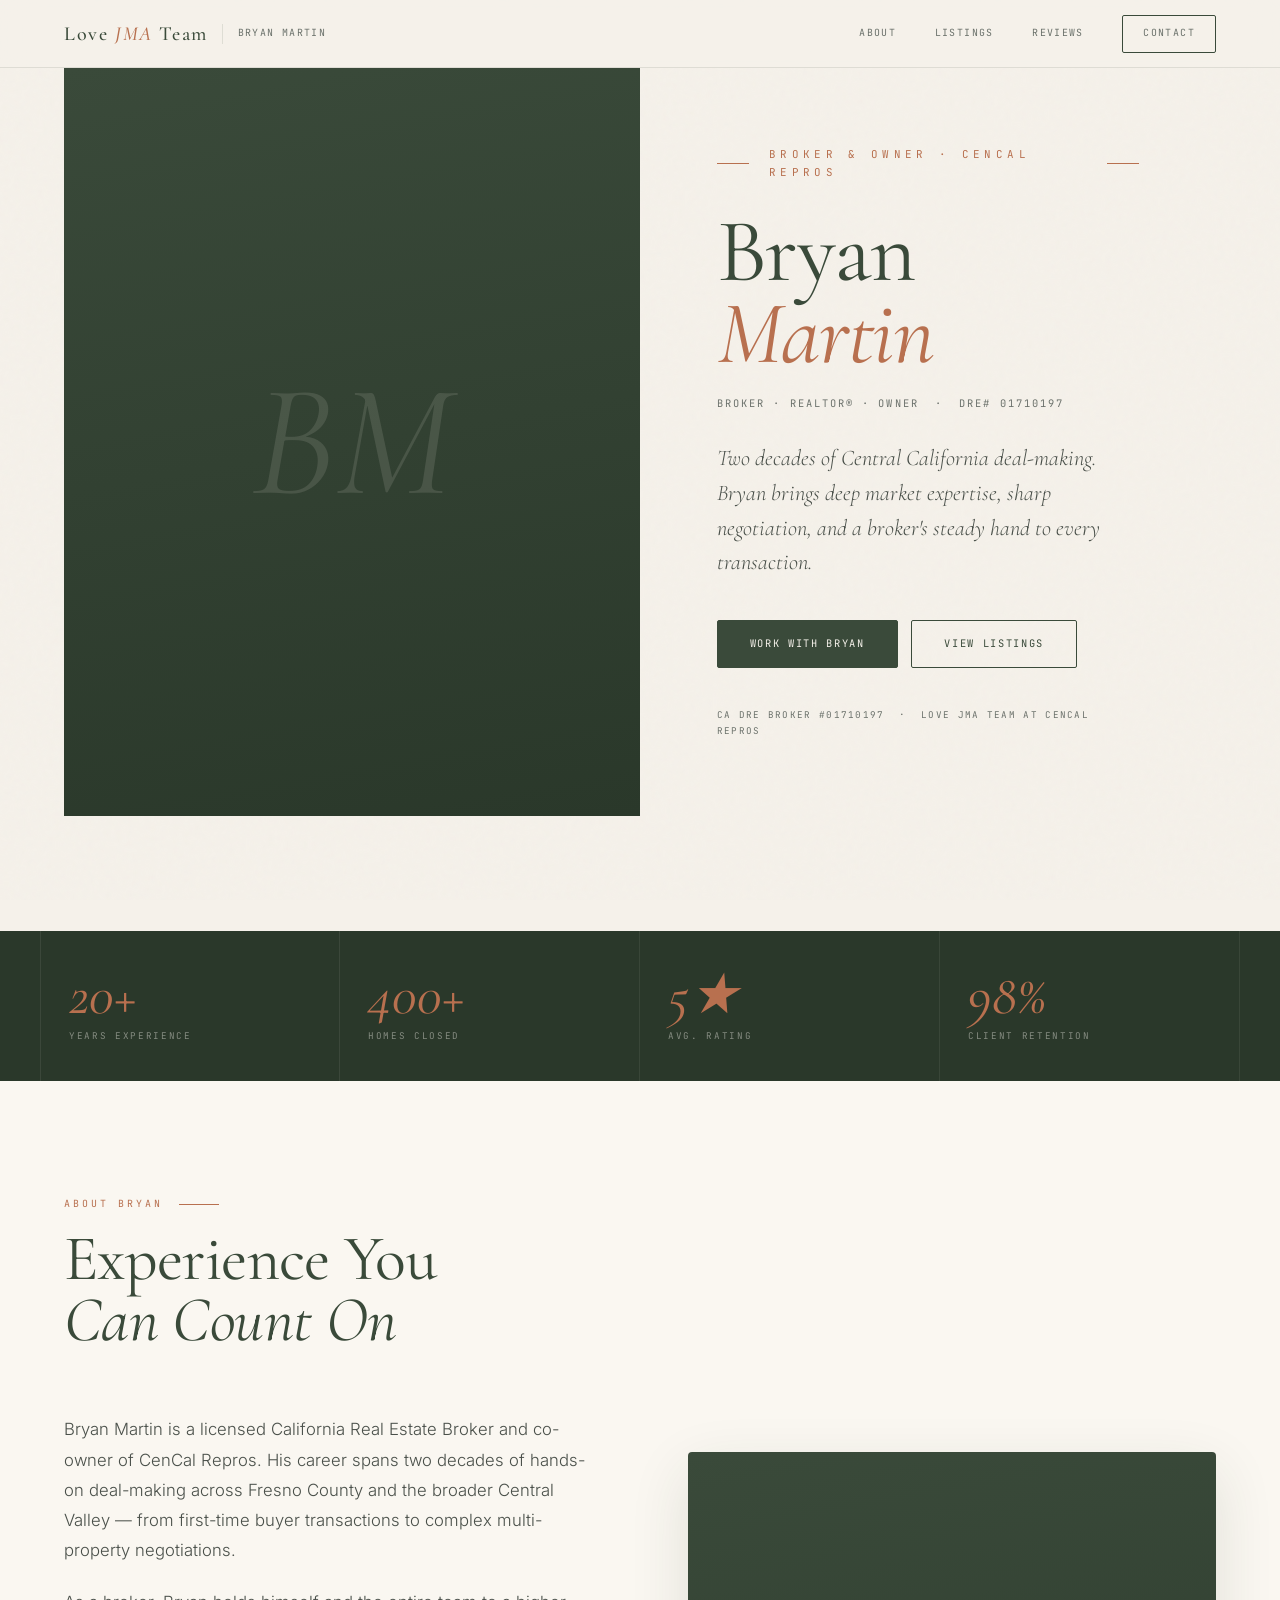
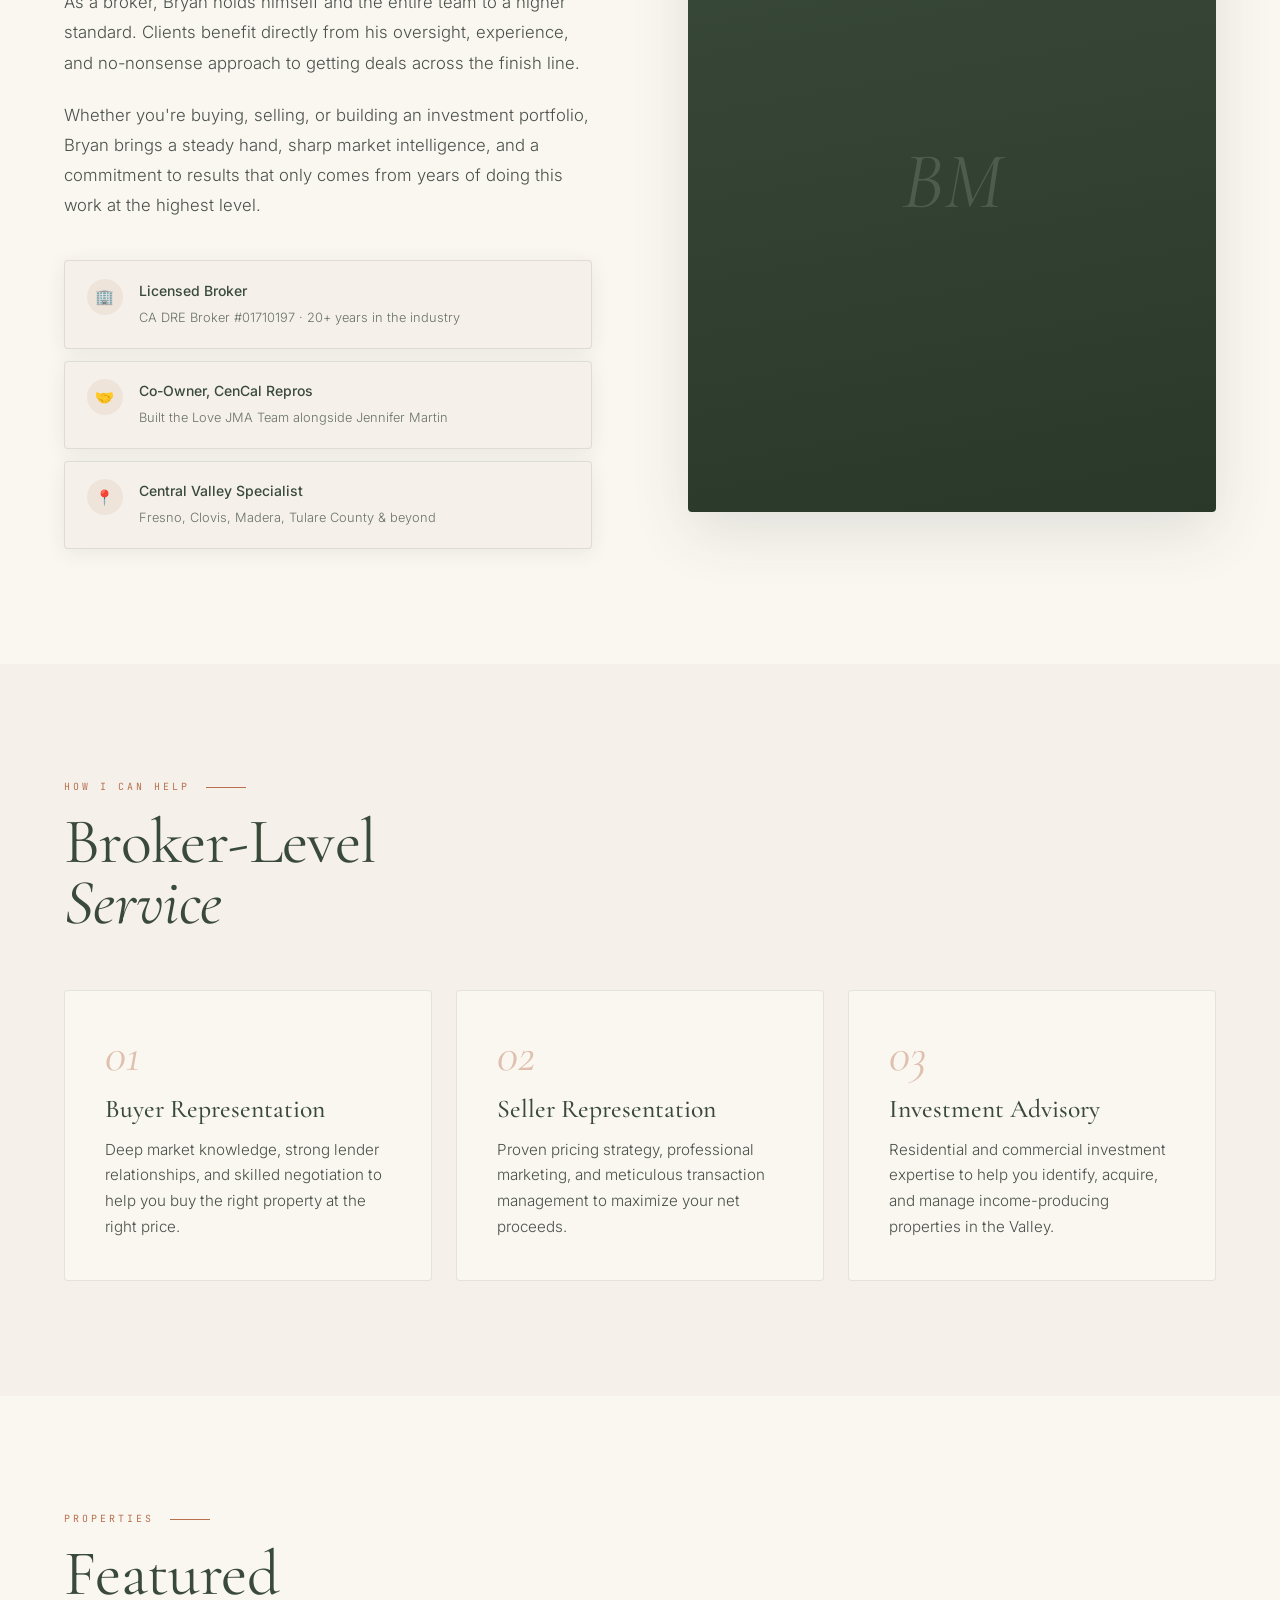
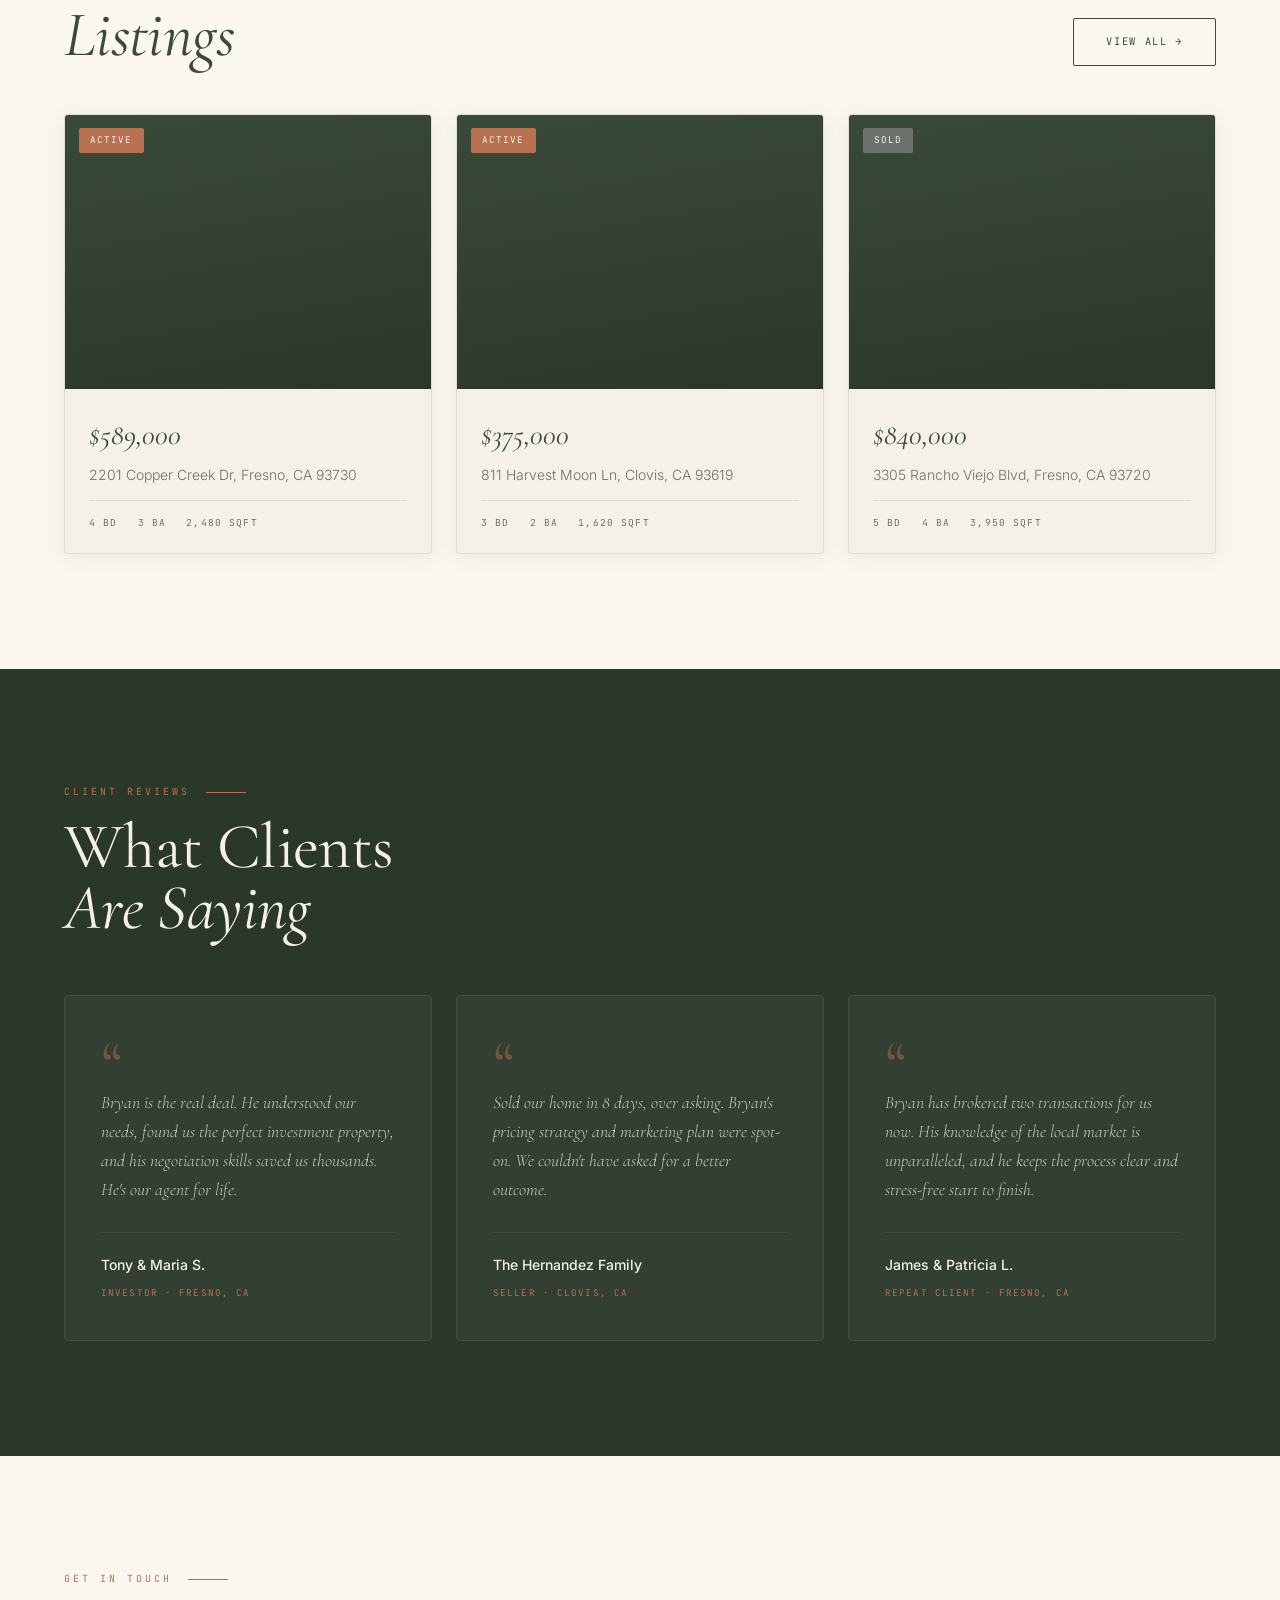
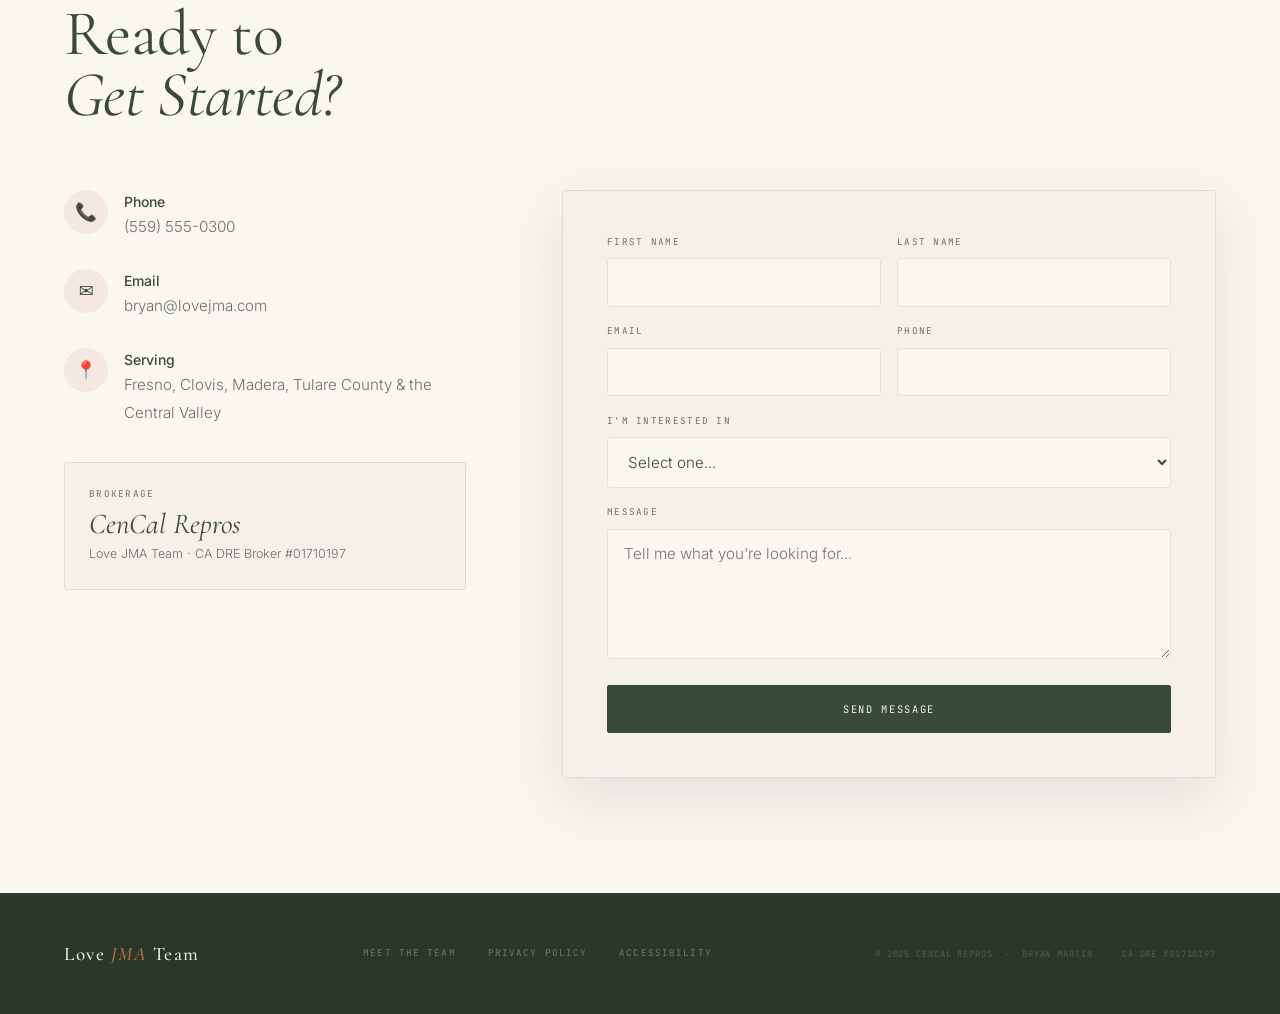
==== bryan-martin/index.html @ 8a9ad867 "Initial commit — 7 Love JMA Team agent sites" ====
<!DOCTYPE html>
<html lang="en">
<head>
  <meta charset="UTF-8">
  <meta name="viewport" content="width=device-width, initial-scale=1.0">
  <link rel="icon" type="image/png" href="/images/jma-logo.png">
  <title>Bryan Martin | Broker · Owner | Love JMA Team</title>
  <meta name="description" content="Bryan Martin, Broker and Owner at CenCal Repros. Two decades of Central California real estate expertise. CA DRE #01710197.">
  <meta property="og:title" content="Bryan Martin | Broker · Owner | Love JMA Team">
  <meta property="og:description" content="Broker &amp; Owner of the Love JMA Team. Decades of Central California real estate experience. CA DRE #01710197.">
  <meta property="og:type" content="website">
  <meta property="og:url" content="https://bryanmartin.cencalrepros.com">
  <meta name="twitter:card" content="summary_large_image">
  <link rel="preconnect" href="https://fonts.googleapis.com">
  <link rel="preconnect" href="https://fonts.gstatic.com" crossorigin>
  <link href="https://fonts.googleapis.com/css2?family=Cormorant+Garamond:ital,wght@0,400;0,500;0,600;1,400;1,500&family=Inter:wght@300;400;500&family=JetBrains+Mono:wght@400;500&display=swap" rel="stylesheet">
  <link rel="stylesheet" href="../styles.css">
</head>
<body>
  <a class="skip-link" href="#main">Skip to content</a>

  <nav class="site-nav" aria-label="Primary">
    <div class="nav-brand">
      <a class="nav-logo" href="https://cencalrepros.com" aria-label="CenCal Repros home">Love <em>JMA</em> Team</a>
      <div class="nav-divider" aria-hidden="true"></div>
      <span class="nav-agent">Bryan Martin</span>
    </div>
    <div class="nav-links">
      <a href="#about">About</a>
      <a href="#listings">Listings</a>
      <a href="#testimonials">Reviews</a>
      <a href="#contact" class="nav-cta">Contact</a>
    </div>
  </nav>

  <main id="main">

    <section class="hero" aria-labelledby="agent-name">
      <div class="hero-photo" aria-hidden="true">
        <div class="hero-placeholder"><span>BM</span></div>
      </div>
      <div class="hero-content">
        <p class="eyebrow">Broker &amp; Owner · CenCal Repros</p>
        <h1 id="agent-name">Bryan<br><em>Martin</em></h1>
        <p class="hero-role">Broker · REALTOR® · Owner &nbsp;·&nbsp; DRE# 01710197</p>
        <p class="hero-bio">Two decades of Central California deal-making. Bryan brings deep market expertise, sharp negotiation, and a broker's steady hand to every transaction.</p>
        <div class="hero-actions">
          <a class="btn btn-primary" href="#contact">Work With Bryan</a>
          <a class="btn btn-outline" href="#listings">View Listings</a>
        </div>
        <p class="license-tag">CA DRE Broker #01710197 &nbsp;·&nbsp; Love JMA Team at CenCal Repros</p>
      </div>
    </section>

    <div class="stats-bar" role="region" aria-label="At a glance">
      <div class="stats-inner">
        <div class="stat"><strong class="stat-num">20+</strong><span class="stat-label">Years Experience</span></div>
        <div class="stat"><strong class="stat-num">400+</strong><span class="stat-label">Homes Closed</span></div>
        <div class="stat"><strong class="stat-num">5★</strong><span class="stat-label">Avg. Rating</span></div>
        <div class="stat"><strong class="stat-num">98%</strong><span class="stat-label">Client Retention</span></div>
      </div>
    </div>

    <section id="about" class="about" aria-labelledby="about-h">
      <div class="wrap">
        <p class="section-label">About Bryan</p>
        <h2 class="section-h" id="about-h"><em>Experience You</em><br>Can Count On</h2>
        <div class="about-grid">
          <div class="about-copy">
            <p>Bryan Martin is a licensed California Real Estate Broker and co-owner of CenCal Repros. His career spans two decades of hands-on deal-making across Fresno County and the broader Central Valley — from first-time buyer transactions to complex multi-property negotiations.</p>
            <p>As a broker, Bryan holds himself and the entire team to a higher standard. Clients benefit directly from his oversight, experience, and no-nonsense approach to getting deals across the finish line.</p>
            <p>Whether you're buying, selling, or building an investment portfolio, Bryan brings a steady hand, sharp market intelligence, and a commitment to results that only comes from years of doing this work at the highest level.</p>
            <div class="credentials">
              <div class="cred"><div class="cred-icon">🏢</div><div><strong>Licensed Broker</strong><span>CA DRE Broker #01710197 · 20+ years in the industry</span></div></div>
              <div class="cred"><div class="cred-icon">🤝</div><div><strong>Co-Owner, CenCal Repros</strong><span>Built the Love JMA Team alongside Jennifer Martin</span></div></div>
              <div class="cred"><div class="cred-icon">📍</div><div><strong>Central Valley Specialist</strong><span>Fresno, Clovis, Madera, Tulare County &amp; beyond</span></div></div>
            </div>
          </div>
          <div class="about-img"><div class="about-img-ph" aria-hidden="true"><span>BM</span></div></div>
        </div>
      </div>
    </section>

    <section class="services" aria-labelledby="svc-h">
      <div class="wrap">
        <p class="section-label">How I Can Help</p>
        <h2 class="section-h" id="svc-h"><em>Broker-Level</em><br>Service</h2>
        <div class="services-grid">
          <div class="svc"><div class="svc-num">01</div><h3>Buyer Representation</h3><p>Deep market knowledge, strong lender relationships, and skilled negotiation to help you buy the right property at the right price.</p></div>
          <div class="svc"><div class="svc-num">02</div><h3>Seller Representation</h3><p>Proven pricing strategy, professional marketing, and meticulous transaction management to maximize your net proceeds.</p></div>
          <div class="svc"><div class="svc-num">03</div><h3>Investment Advisory</h3><p>Residential and commercial investment expertise to help you identify, acquire, and manage income-producing properties in the Valley.</p></div>
        </div>
      </div>
    </section>

    <section id="listings" class="listings" aria-labelledby="listings-h">
      <div class="wrap">
        <div class="listings-head">
          <div><p class="section-label">Properties</p><h2 class="section-h" id="listings-h"><em>Featured</em><br>Listings</h2></div>
          <a class="btn btn-outline" href="https://cencalrepros.com/listings">View All &rarr;</a>
        </div>
        <div class="listings-grid">
          <article class="listing"><div class="listing-img"><span class="badge">Active</span></div><div class="listing-body"><p class="listing-price">$589,000</p><p class="listing-addr">2201 Copper Creek Dr, Fresno, CA 93730</p><ul class="listing-meta"><li>4 bd</li><li>3 ba</li><li>2,480 sqft</li></ul></div></article>
          <article class="listing"><div class="listing-img"><span class="badge">Active</span></div><div class="listing-body"><p class="listing-price">$375,000</p><p class="listing-addr">811 Harvest Moon Ln, Clovis, CA 93619</p><ul class="listing-meta"><li>3 bd</li><li>2 ba</li><li>1,620 sqft</li></ul></div></article>
          <article class="listing"><div class="listing-img"><span class="badge sold">Sold</span></div><div class="listing-body"><p class="listing-price">$840,000</p><p class="listing-addr">3305 Rancho Viejo Blvd, Fresno, CA 93720</p><ul class="listing-meta"><li>5 bd</li><li>4 ba</li><li>3,950 sqft</li></ul></div></article>
        </div>
      </div>
    </section>

    <section id="testimonials" class="testimonials" aria-labelledby="testi-h">
      <div class="wrap">
        <p class="section-label">Client Reviews</p>
        <h2 class="section-h" id="testi-h"><em>What Clients</em><br>Are Saying</h2>
        <div class="testi-grid">
          <div class="testi"><div class="testi-quote-mark">&ldquo;</div><p class="testi-quote">Bryan is the real deal. He understood our needs, found us the perfect investment property, and his negotiation skills saved us thousands. He's our agent for life.</p><div class="testi-author"><strong>Tony &amp; Maria S.</strong><span>Investor · Fresno, CA</span></div></div>
          <div class="testi"><div class="testi-quote-mark">&ldquo;</div><p class="testi-quote">Sold our home in 8 days, over asking. Bryan's pricing strategy and marketing plan were spot-on. We couldn't have asked for a better outcome.</p><div class="testi-author"><strong>The Hernandez Family</strong><span>Seller · Clovis, CA</span></div></div>
          <div class="testi"><div class="testi-quote-mark">&ldquo;</div><p class="testi-quote">Bryan has brokered two transactions for us now. His knowledge of the local market is unparalleled, and he keeps the process clear and stress-free start to finish.</p><div class="testi-author"><strong>James &amp; Patricia L.</strong><span>Repeat Client · Fresno, CA</span></div></div>
        </div>
      </div>
    </section>

    <section id="contact" class="contact" aria-labelledby="contact-h">
      <div class="wrap">
        <p class="section-label">Get In Touch</p>
        <h2 class="section-h" id="contact-h"><em>Ready to</em><br>Get Started?</h2>
        <div class="contact-grid">
          <div class="contact-info">
            <div class="c-item"><div class="c-icon">📞</div><div class="c-text"><strong>Phone</strong><a href="tel:+15595550300">(559) 555-0300</a></div></div>
            <div class="c-item"><div class="c-icon">✉️</div><div class="c-text"><strong>Email</strong><a href="mailto:bryan@lovejma.com">bryan@lovejma.com</a></div></div>
            <div class="c-item"><div class="c-icon">📍</div><div class="c-text"><strong>Serving</strong><span>Fresno, Clovis, Madera, Tulare County &amp; the Central Valley</span></div></div>
            <div class="brokerage-card">
              <p class="brokerage-label">Brokerage</p>
              <p class="brokerage-name">CenCal Repros</p>
              <p class="brokerage-sub">Love JMA Team · CA DRE Broker #01710197</p>
            </div>
          </div>
          <div class="contact-form">
            <form action="#" method="post" aria-label="Contact Bryan Martin">
              <div class="form-row">
                <div class="form-group"><label for="fn">First Name</label><input type="text" id="fn" name="first_name" autocomplete="given-name" required></div>
                <div class="form-group"><label for="ln">Last Name</label><input type="text" id="ln" name="last_name" autocomplete="family-name" required></div>
              </div>
              <div class="form-row">
                <div class="form-group"><label for="em">Email</label><input type="email" id="em" name="email" autocomplete="email" required></div>
                <div class="form-group"><label for="ph">Phone</label><input type="tel" id="ph" name="phone" autocomplete="tel"></div>
              </div>
              <div class="form-group">
                <label for="int">I'm Interested In</label>
                <select id="int" name="interest">
                  <option value="">Select one...</option>
                  <option value="buying">Buying a Home</option>
                  <option value="selling">Selling My Home</option>
                  <option value="both">Buying &amp; Selling</option>
                  <option value="investing">Investment Property</option>
                  <option value="other">Just Exploring</option>
                </select>
              </div>
              <div class="form-group"><label for="msg">Message</label><textarea id="msg" name="message" placeholder="Tell me what you're looking for..."></textarea></div>
              <button type="submit" class="btn btn-primary btn-full">Send Message</button>
            </form>
          </div>
        </div>
      </div>
    </section>

  </main>

  <footer>
    <div class="footer-inner">
      <a class="footer-logo" href="https://cencalrepros.com">Love <em>JMA</em> Team</a>
      <div class="footer-links">
        <a href="https://cencalrepros.com">Meet the Team</a>
        <a href="#">Privacy Policy</a>
        <a href="#">Accessibility</a>
      </div>
      <p class="footer-copy">&copy; 2025 CenCal Repros &nbsp;&middot;&nbsp; Bryan Martin &nbsp;&middot;&nbsp; CA DRE #01710197</p>
    </div>
  </footer>

</body>
</html>
---- styles.css ----
/* CenCal Repros — Shared Agent Site Styles
   Fonts: Cormorant Garamond (display) + Inter (body) + JetBrains Mono (labels)
   Palette: forest / cream / terracotta
   Reference: Kaylee O'Brien coming-soon (Love JMA Team)
*/
:root {
  --forest: #3a4a3a;
  --forest-deep: #2a382a;
  --forest-light: rgba(58, 74, 58, 0.06);
  --cream: #f5f1ea;
  --cream-soft: #faf7f1;
  --cream-mid: #ede8df;
  --terracotta: #b8704f;
  --terracotta-light: rgba(184, 112, 79, 0.1);
  --ink-mid: #4a504a;
  --ink-soft: #6b716b;
  --line: rgba(58, 74, 58, 0.12);
  --shadow: 0 20px 60px rgba(42, 56, 42, 0.12);
  --shadow-sm: 0 4px 20px rgba(42, 56, 42, 0.08);
  --display: 'Cormorant Garamond', 'Times New Roman', serif;
  --body: 'Inter', system-ui, sans-serif;
  --mono: 'JetBrains Mono', ui-monospace, monospace;
  --r: 4px;
}

*, *::before, *::after { box-sizing: border-box; margin: 0; padding: 0; }

html {
  scroll-behavior: smooth;
  -webkit-font-smoothing: antialiased;
  text-rendering: optimizeLegibility;
}

body {
  background: var(--cream);
  color: var(--forest);
  font-family: var(--body);
  font-weight: 300;
  line-height: 1.7;
  overflow-x: hidden;
}

/* Paper grain */
body::before {
  content: '';
  position: fixed;
  inset: 0;
  pointer-events: none;
  z-index: 1;
  opacity: 0.025;
  background-image: url("data:image/svg+xml,%3Csvg viewBox='0 0 200 200' xmlns='http://www.w3.org/2000/svg'%3E%3Cfilter id='n'%3E%3CfeTurbulence type='fractalNoise' baseFrequency='0.8'/%3E%3C/filter%3E%3Crect width='100%25' height='100%25' filter='url(%23n)'/%3E%3C/svg%3E");
}

img { display: block; max-width: 100%; }
a { color: inherit; text-decoration: none; }
ul { list-style: none; }

/* ANIMATIONS */
@keyframes fadeUp {
  from { opacity: 0; transform: translateY(18px); }
  to   { opacity: 1; transform: translateY(0); }
}
@keyframes fadeIn {
  from { opacity: 0; }
  to   { opacity: 1; }
}

/* SKIP LINK */
.skip-link {
  position: absolute; left: 1rem; top: -4rem; z-index: 300;
  background: var(--forest); color: var(--cream);
  padding: 0.75rem 1rem; font-size: 0.875rem;
}
.skip-link:focus { top: 1rem; }

/* NAV */
.site-nav {
  position: fixed; top: 0; left: 0; right: 0; z-index: 200;
  height: 68px;
  display: flex; align-items: center; justify-content: space-between; gap: 1rem;
  padding: 0 clamp(1.5rem, 5vw, 4rem);
  background: rgba(245, 241, 234, 0.92);
  border-bottom: 1px solid var(--line);
  backdrop-filter: blur(16px);
}
.nav-brand { display: flex; align-items: center; gap: 0.9rem; }
.nav-logo {
  font-family: var(--display);
  font-weight: 500; font-size: 1.25rem;
  letter-spacing: 0.08em; line-height: 1;
  color: var(--forest);
}
.nav-logo em { font-style: italic; color: var(--terracotta); }
.nav-divider { width: 1px; height: 20px; background: var(--line); }
.nav-agent {
  font-family: var(--mono); font-size: 0.62rem; font-weight: 400;
  letter-spacing: 0.14em; text-transform: uppercase; color: var(--ink-soft);
}
.nav-links {
  display: flex; align-items: center; gap: clamp(1.5rem, 3vw, 2.5rem);
}
.nav-links a {
  font-family: var(--mono); font-size: 0.62rem; font-weight: 400;
  letter-spacing: 0.14em; text-transform: uppercase; color: var(--ink-soft);
  transition: color 0.2s;
}
.nav-links a:hover { color: var(--terracotta); }
.nav-cta {
  min-height: 38px; display: inline-flex; align-items: center;
  padding: 0.5rem 1.25rem;
  border: 1px solid var(--forest); border-radius: 2px;
  font-family: var(--mono); font-size: 0.62rem; font-weight: 400;
  letter-spacing: 0.14em; text-transform: uppercase;
  color: var(--forest); transition: background 0.2s, color 0.2s;
}
.nav-cta:hover { background: var(--forest); color: var(--cream); }

/* HERO */
.hero {
  min-height: 100svh;
  display: grid;
  grid-template-columns: 1fr 1fr;
  padding-top: 68px;
}
.hero-photo {
  position: relative; overflow: hidden;
  min-height: 600px;
}
.hero-photo img {
  width: 100%; height: 100%;
  object-fit: cover; object-position: top center;
}
.hero-placeholder {
  width: 100%; height: 100%; min-height: 600px;
  display: flex; align-items: center; justify-content: center;
  background: linear-gradient(170deg, var(--forest) 0%, var(--forest-deep) 100%);
}
.hero-placeholder span {
  font-family: var(--display); font-style: italic;
  font-size: 10rem; font-weight: 400;
  color: rgba(245, 241, 234, 0.12); line-height: 1;
  user-select: none;
}
.hero-content {
  display: flex; flex-direction: column; justify-content: center;
  padding: clamp(3rem, 6vw, 5rem) clamp(2.5rem, 6vw, 5rem);
  position: relative; z-index: 2;
}
.eyebrow {
  font-family: var(--mono); font-size: 0.68rem; font-weight: 400;
  letter-spacing: 0.4em; text-transform: uppercase; color: var(--terracotta);
  display: flex; align-items: center; gap: 1.25rem;
  opacity: 0; animation: fadeUp 0.9s ease 0.3s forwards;
}
.eyebrow::before, .eyebrow::after {
  content: ''; display: block; width: 2rem; height: 1px;
  background: var(--terracotta); flex-shrink: 0;
}
.hero h1 {
  margin-top: 1.8rem;
  font-family: var(--display); font-weight: 400;
  font-size: clamp(3.5rem, 7vw, 6.5rem);
  line-height: 0.92; letter-spacing: -0.015em;
  color: var(--forest);
  opacity: 0; animation: fadeUp 0.9s ease 0.55s forwards;
}
.hero h1 em { font-style: italic; color: var(--terracotta); }
.hero-role {
  margin-top: 1.25rem;
  font-family: var(--mono); font-size: 0.65rem; font-weight: 400;
  letter-spacing: 0.2em; text-transform: uppercase; color: var(--ink-soft);
  opacity: 0; animation: fadeUp 0.9s ease 0.7s forwards;
}
.hero-bio {
  margin-top: 1.75rem; max-width: 440px;
  font-family: var(--display); font-style: italic;
  font-size: clamp(1.15rem, 2vw, 1.4rem); line-height: 1.55;
  color: var(--ink-mid);
  opacity: 0; animation: fadeUp 0.9s ease 0.85s forwards;
}
.hero-actions {
  display: flex; flex-wrap: wrap; gap: 0.85rem; margin-top: 2.5rem;
  opacity: 0; animation: fadeUp 0.9s ease 1s forwards;
}
.btn {
  min-height: 48px; display: inline-flex; align-items: center; justify-content: center;
  padding: 0.75rem 2rem; border: 1px solid var(--forest); border-radius: 2px;
  font-family: var(--mono); font-size: 0.65rem; font-weight: 400;
  letter-spacing: 0.16em; text-transform: uppercase;
  transition: background 0.2s, color 0.2s, border-color 0.2s;
  cursor: pointer;
}
.btn-primary { background: var(--forest); color: var(--cream); }
.btn-primary:hover { background: var(--forest-deep); border-color: var(--forest-deep); }
.btn-outline { background: transparent; color: var(--forest); }
.btn-outline:hover { background: var(--forest-light); }
.license-tag {
  margin-top: 2.5rem;
  font-family: var(--mono); font-size: 0.58rem; font-weight: 400;
  letter-spacing: 0.14em; text-transform: uppercase; color: var(--ink-soft);
  opacity: 0; animation: fadeUp 0.9s ease 1.1s forwards;
}

/* STATS BAR */
.stats-bar { background: var(--forest-deep); }
.stats-inner {
  width: min(1200px, 100%); margin: 0 auto;
  display: grid; grid-template-columns: repeat(4, 1fr);
}
.stat {
  padding: 2.25rem 1.75rem;
  border-right: 1px solid rgba(245, 241, 234, 0.08);
}
.stat:first-child { border-left: 1px solid rgba(245, 241, 234, 0.08); }
.stat-num {
  display: block;
  font-family: var(--display); font-size: 3.5rem; font-weight: 400;
  font-style: italic; line-height: 1; color: var(--terracotta);
}
.stat-label {
  display: block; margin-top: 0.35rem;
  font-family: var(--mono); font-size: 0.58rem; font-weight: 400;
  letter-spacing: 0.18em; text-transform: uppercase;
  color: rgba(245, 241, 234, 0.45);
}

/* SECTION BASE */
section { padding: clamp(5rem, 9vw, 8rem) clamp(1.5rem, 5vw, 4rem); position: relative; z-index: 2; }
.wrap { width: min(1200px, 100%); margin: 0 auto; }
.section-label {
  font-family: var(--mono); font-size: 0.62rem; font-weight: 400;
  letter-spacing: 0.3em; text-transform: uppercase; color: var(--terracotta);
  display: flex; align-items: center; gap: 1rem;
}
.section-label::after {
  content: ''; display: block; width: 2.5rem; height: 1px;
  background: var(--terracotta);
}
.section-h {
  margin-top: 1rem;
  font-family: var(--display); font-weight: 400; font-style: italic;
  font-size: clamp(2.5rem, 5vw, 4rem); line-height: 0.95;
  letter-spacing: -0.01em; color: var(--forest);
}
.section-h em { font-style: normal; }

/* ABOUT */
.about { background: var(--cream-soft); }
.about-grid {
  display: grid; grid-template-columns: 1fr 1fr; gap: 6rem;
  align-items: center; margin-top: 4rem;
}
.about-copy p {
  margin-bottom: 1.35rem; color: var(--ink-mid);
  font-size: clamp(0.95rem, 1.5vw, 1.05rem); line-height: 1.8;
}
.about-copy p:last-of-type { margin-bottom: 0; }
.credentials { display: flex; flex-direction: column; gap: 0.75rem; margin-top: 2.5rem; }
.cred {
  display: flex; align-items: flex-start; gap: 1rem;
  padding: 1.1rem 1.35rem;
  background: var(--cream); border-radius: var(--r);
  border: 1px solid var(--line); box-shadow: var(--shadow-sm);
}
.cred-icon {
  width: 36px; height: 36px; flex-shrink: 0;
  display: flex; align-items: center; justify-content: center;
  background: var(--terracotta-light); border-radius: 50%;
  font-size: 0.95rem;
}
.cred strong { display: block; font-size: 0.875rem; font-weight: 500; color: var(--forest); }
.cred span { font-size: 0.8rem; color: var(--ink-soft); }
.about-img {
  border-radius: var(--r); overflow: hidden;
  box-shadow: var(--shadow); aspect-ratio: 4/5;
}
.about-img img { width: 100%; height: 100%; object-fit: cover; object-position: top; }
.about-img-ph {
  width: 100%; min-height: 400px; height: 100%;
  display: flex; align-items: center; justify-content: center;
  background: linear-gradient(170deg, var(--forest) 0%, var(--forest-deep) 100%);
}
.about-img-ph span {
  font-family: var(--display); font-style: italic; font-size: 5rem; font-weight: 400;
  color: rgba(245, 241, 234, 0.15); user-select: none;
}

/* SERVICES */
.services { background: var(--cream); }
.services-grid { display: grid; grid-template-columns: repeat(3, 1fr); gap: 1.5rem; margin-top: 3.5rem; }
.svc {
  padding: 2.5rem; border-radius: var(--r);
  border: 1px solid var(--line);
  transition: box-shadow 0.25s, transform 0.25s;
  background: var(--cream-soft);
}
.svc:hover { box-shadow: var(--shadow); transform: translateY(-4px); }
.svc-num {
  font-family: var(--display); font-style: italic; font-size: 3rem; font-weight: 400;
  color: var(--terracotta); opacity: 0.4; line-height: 1;
}
.svc h3 {
  margin-top: 1rem;
  font-family: var(--display); font-weight: 500; font-size: 1.6rem; line-height: 1.1;
  color: var(--forest);
}
.svc p { margin-top: 0.85rem; color: var(--ink-mid); font-size: 0.95rem; line-height: 1.7; }

/* LISTINGS */
.listings { background: var(--cream-soft); }
.listings-head {
  display: flex; align-items: flex-end; justify-content: space-between;
  flex-wrap: wrap; gap: 1rem;
}
.listings-grid { display: grid; grid-template-columns: repeat(3, 1fr); gap: 1.5rem; margin-top: 3rem; }
.listing {
  border-radius: var(--r); overflow: hidden;
  border: 1px solid var(--line); background: var(--cream);
  box-shadow: var(--shadow-sm);
  transition: box-shadow 0.25s, transform 0.25s;
}
.listing:hover { box-shadow: var(--shadow); transform: translateY(-3px); }
.listing-img {
  aspect-ratio: 4/3;
  background: linear-gradient(170deg, var(--forest) 0%, var(--forest-deep) 100%);
  display: flex; align-items: center; justify-content: center;
  position: relative; overflow: hidden;
}
.listing-img img { width: 100%; height: 100%; object-fit: cover; }
.badge {
  position: absolute; top: 0.85rem; left: 0.85rem;
  background: var(--terracotta); color: var(--cream);
  padding: 0.28rem 0.7rem; border-radius: 2px;
  font-family: var(--mono); font-size: 0.58rem; font-weight: 400;
  letter-spacing: 0.12em; text-transform: uppercase;
}
.badge.sold { background: var(--ink-soft); }
.listing-body { padding: 1.35rem 1.5rem; }
.listing-price {
  font-family: var(--display); font-size: 1.8rem; font-weight: 400;
  font-style: italic; color: var(--forest);
}
.listing-addr { font-size: 0.875rem; color: var(--ink-soft); margin-top: 0.2rem; }
.listing-meta {
  display: flex; gap: 1.25rem; margin-top: 0.85rem;
  font-family: var(--mono); font-size: 0.6rem; font-weight: 400;
  letter-spacing: 0.12em; text-transform: uppercase; color: var(--ink-soft);
  border-top: 1px solid var(--line); padding-top: 0.85rem;
}

/* TESTIMONIALS */
.testimonials { background: var(--forest-deep); }
.testimonials .section-label { color: var(--terracotta); }
.testimonials .section-label::after { background: var(--terracotta); }
.testimonials .section-h { color: var(--cream); }
.testi-grid { display: grid; grid-template-columns: repeat(3, 1fr); gap: 1.5rem; margin-top: 3.5rem; }
.testi {
  padding: 2.25rem;
  background: rgba(245, 241, 234, 0.04);
  border: 1px solid rgba(245, 241, 234, 0.08);
  border-radius: var(--r);
}
.testi-quote-mark {
  font-family: var(--display); font-size: 4rem; font-weight: 400;
  color: var(--terracotta); line-height: 1; opacity: 0.5;
  margin-bottom: -0.5rem;
}
.testi-quote {
  font-family: var(--display); font-style: italic;
  font-size: 1.1rem; line-height: 1.65;
  color: rgba(245, 241, 234, 0.78);
}
.testi-author {
  margin-top: 1.75rem; padding-top: 1.25rem;
  border-top: 1px solid rgba(245, 241, 234, 0.08);
}
.testi-author strong { display: block; color: var(--cream); font-size: 0.875rem; font-weight: 500; }
.testi-author span {
  font-family: var(--mono); font-size: 0.58rem; font-weight: 400;
  letter-spacing: 0.12em; text-transform: uppercase; color: var(--terracotta);
}

/* CONTACT */
.contact { background: var(--cream-soft); }
.contact-grid {
  display: grid; grid-template-columns: 1fr 1.5fr; gap: 6rem;
  margin-top: 4rem; align-items: start;
}
.contact-info { display: flex; flex-direction: column; gap: 1.75rem; }
.c-item { display: flex; align-items: flex-start; gap: 1rem; }
.c-icon {
  width: 44px; height: 44px; flex-shrink: 0;
  display: flex; align-items: center; justify-content: center;
  background: var(--terracotta-light); border-radius: 50%;
  font-size: 1.1rem;
}
.c-text strong { display: block; font-size: 0.875rem; font-weight: 500; color: var(--forest); }
.c-text a, .c-text span { font-size: 0.95rem; color: var(--ink-soft); }
.c-text a:hover { color: var(--terracotta); }
.brokerage-card {
  margin-top: 0.5rem; padding: 1.5rem;
  background: var(--cream); border-radius: var(--r);
  border: 1px solid var(--line);
}
.brokerage-label {
  font-family: var(--mono); font-size: 0.58rem; font-weight: 400;
  letter-spacing: 0.14em; text-transform: uppercase; color: var(--ink-soft);
}
.brokerage-name {
  margin-top: 0.5rem;
  font-family: var(--display); font-style: italic;
  font-size: 1.8rem; font-weight: 400; line-height: 1; color: var(--forest);
}
.brokerage-sub { font-size: 0.78rem; color: var(--ink-soft); margin-top: 0.25rem; }
.contact-form {
  background: var(--cream); border-radius: var(--r);
  padding: 2.75rem; box-shadow: var(--shadow);
  border: 1px solid var(--line);
}
.form-row { display: grid; grid-template-columns: 1fr 1fr; gap: 1rem; }
.form-group { display: flex; flex-direction: column; gap: 0.5rem; margin-bottom: 1.1rem; }
.form-group label {
  font-family: var(--mono); font-size: 0.58rem; font-weight: 400;
  letter-spacing: 0.14em; text-transform: uppercase; color: var(--ink-soft);
}
.form-group input, .form-group select, .form-group textarea {
  padding: 0.85rem 1rem; border-radius: var(--r);
  border: 1px solid var(--line);
  background: var(--cream-soft); color: var(--forest);
  font-family: var(--body); font-size: 0.95rem; font-weight: 300;
  transition: border-color 0.2s, box-shadow 0.2s;
}
.form-group input:focus, .form-group select:focus, .form-group textarea:focus {
  outline: none; border-color: var(--terracotta);
  box-shadow: 0 0 0 3px rgba(184, 112, 79, 0.12);
}
.form-group textarea { resize: vertical; min-height: 130px; }
.btn-full { width: 100%; margin-top: 0.5rem; }

/* FOOTER */
footer {
  background: var(--forest-deep);
  padding: 2.75rem clamp(1.5rem, 5vw, 4rem);
  border-top: 1px solid rgba(245, 241, 234, 0.05);
  position: relative; z-index: 2;
}
.footer-inner {
  width: min(1200px, 100%); margin: 0 auto;
  display: flex; align-items: center; justify-content: space-between;
  flex-wrap: wrap; gap: 1rem;
}
.footer-logo {
  font-family: var(--display); font-weight: 500; font-size: 1.2rem;
  letter-spacing: 0.08em; color: var(--cream);
}
.footer-logo em { font-style: italic; color: var(--terracotta); }
.footer-links { display: flex; gap: 2rem; }
.footer-links a {
  font-family: var(--mono); font-size: 0.58rem; font-weight: 400;
  letter-spacing: 0.12em; text-transform: uppercase;
  color: rgba(245, 241, 234, 0.35); transition: color 0.2s;
}
.footer-links a:hover { color: var(--terracotta); }
.footer-copy {
  font-family: var(--mono); font-size: 0.55rem; font-weight: 400;
  letter-spacing: 0.1em; text-transform: uppercase;
  color: rgba(245, 241, 234, 0.2);
}

/* RESPONSIVE */
@media (max-width: 1024px) {
  .hero { grid-template-columns: 1fr; min-height: auto; }
  .hero-photo { min-height: 440px; max-height: 560px; }
  .about-grid, .contact-grid { grid-template-columns: 1fr; gap: 3.5rem; }
  .about-img { order: -1; max-height: 420px; }
  .services-grid, .listings-grid, .testi-grid { grid-template-columns: 1fr 1fr; }
  .stats-inner { grid-template-columns: repeat(2, 1fr); }
}
@media (max-width: 640px) {
  .nav-links { display: none; }
  .form-row { grid-template-columns: 1fr; }
  .services-grid, .listings-grid, .testi-grid { grid-template-columns: 1fr; }
  .stats-inner { grid-template-columns: 1fr 1fr; }
  .hero-placeholder span { font-size: 5rem; }
  .eyebrow::before, .eyebrow::after { width: 1rem; }
}
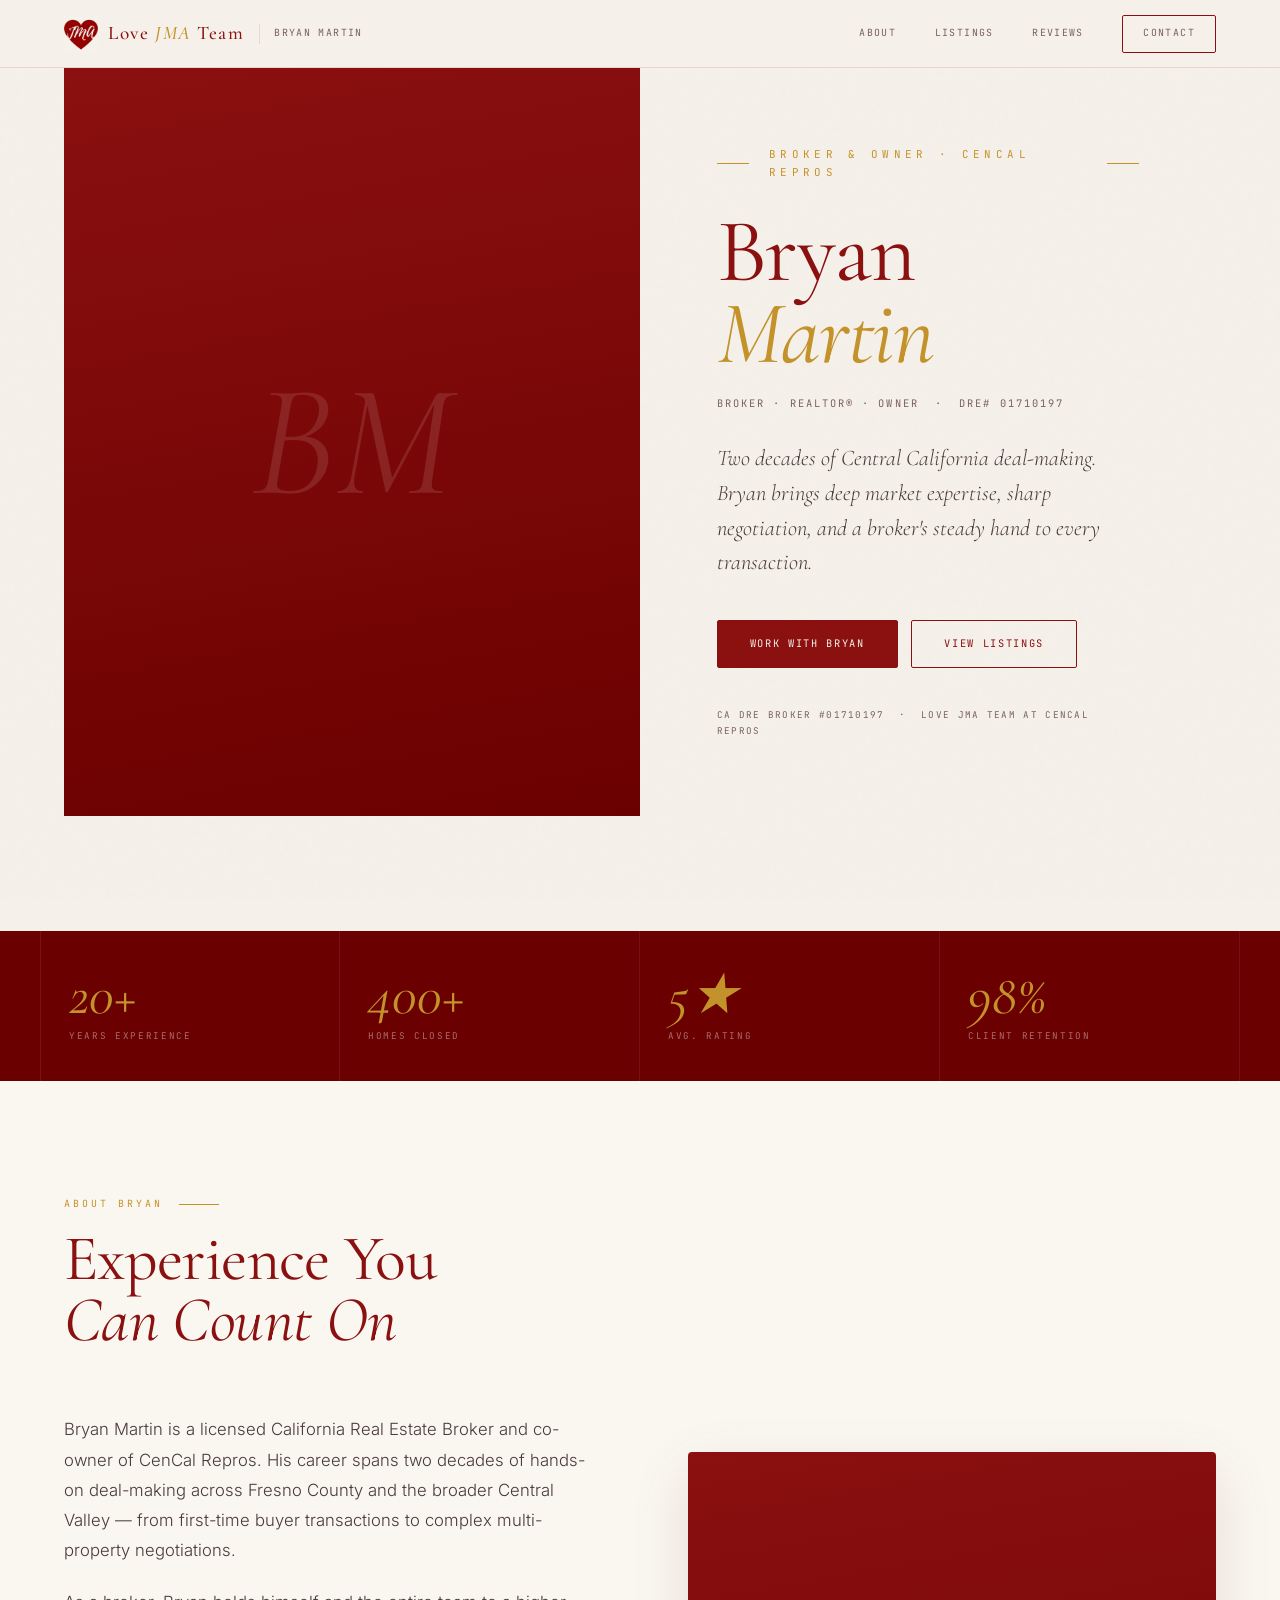
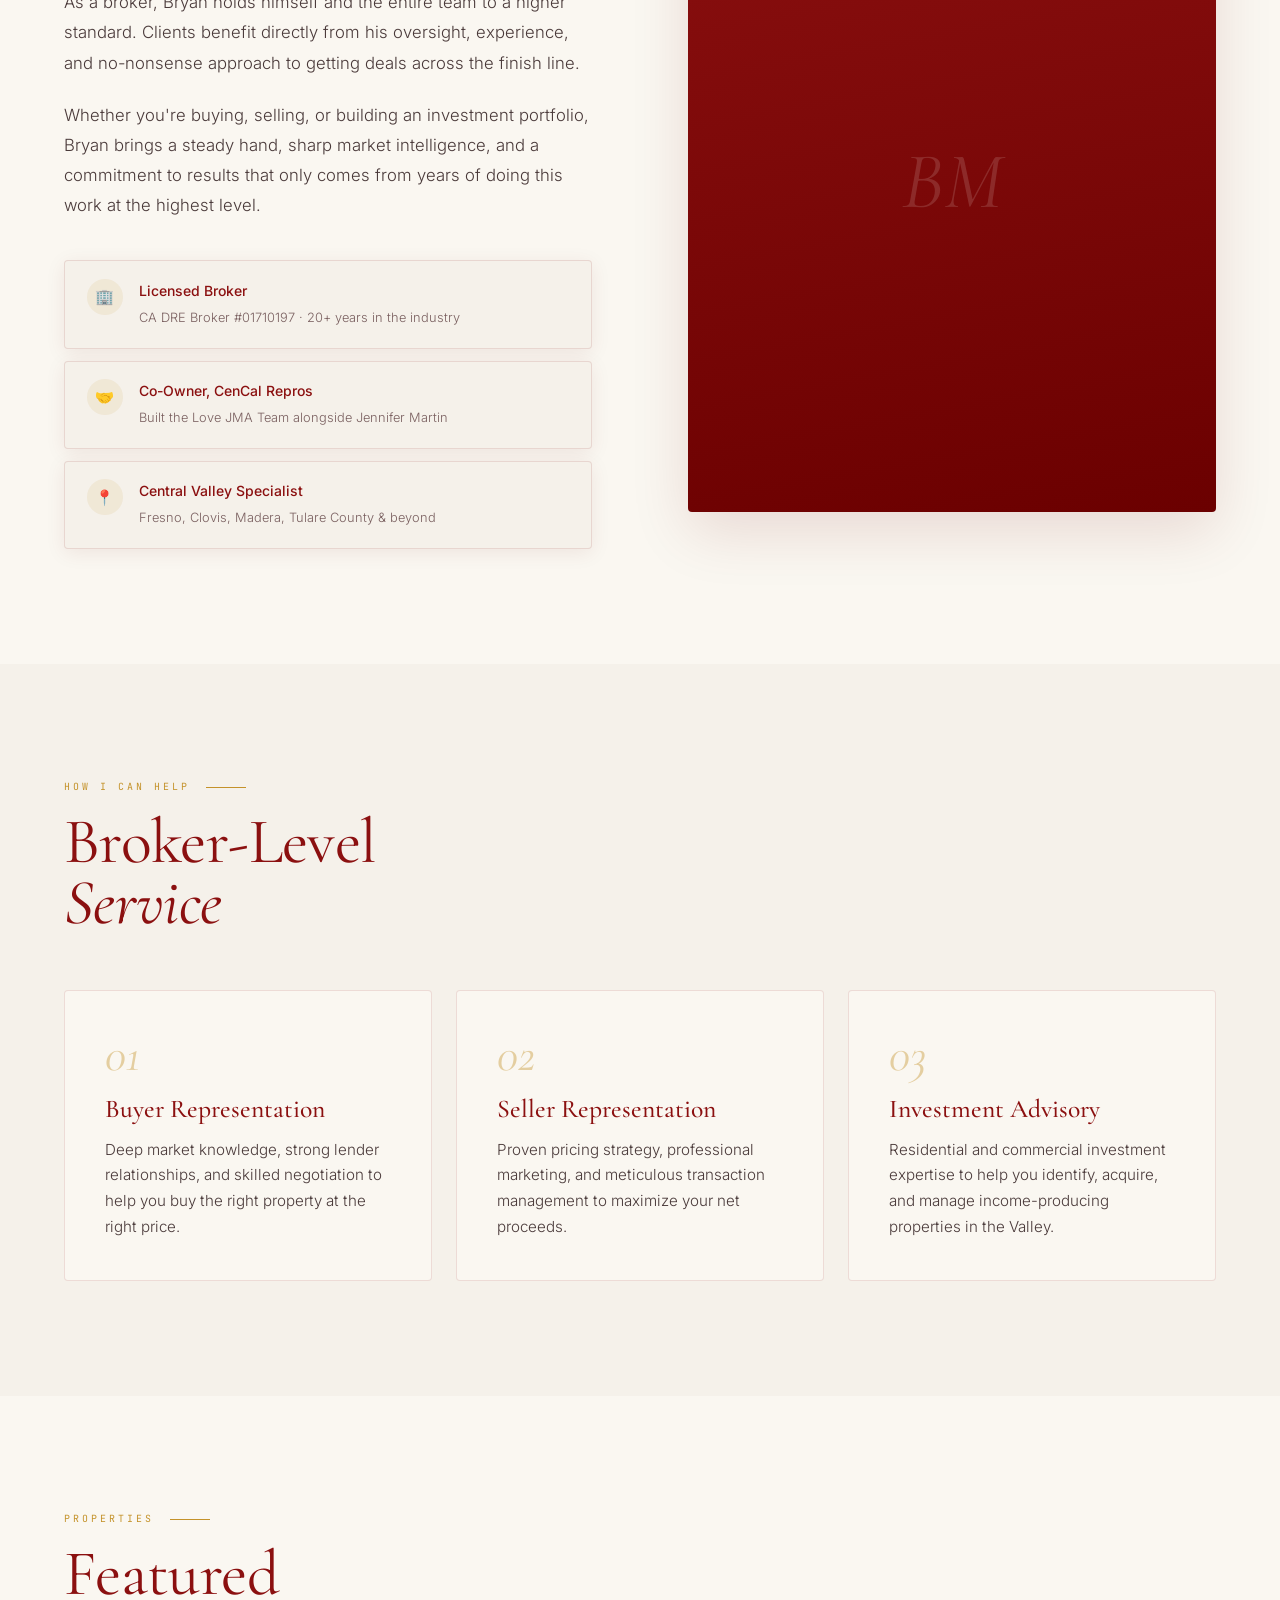
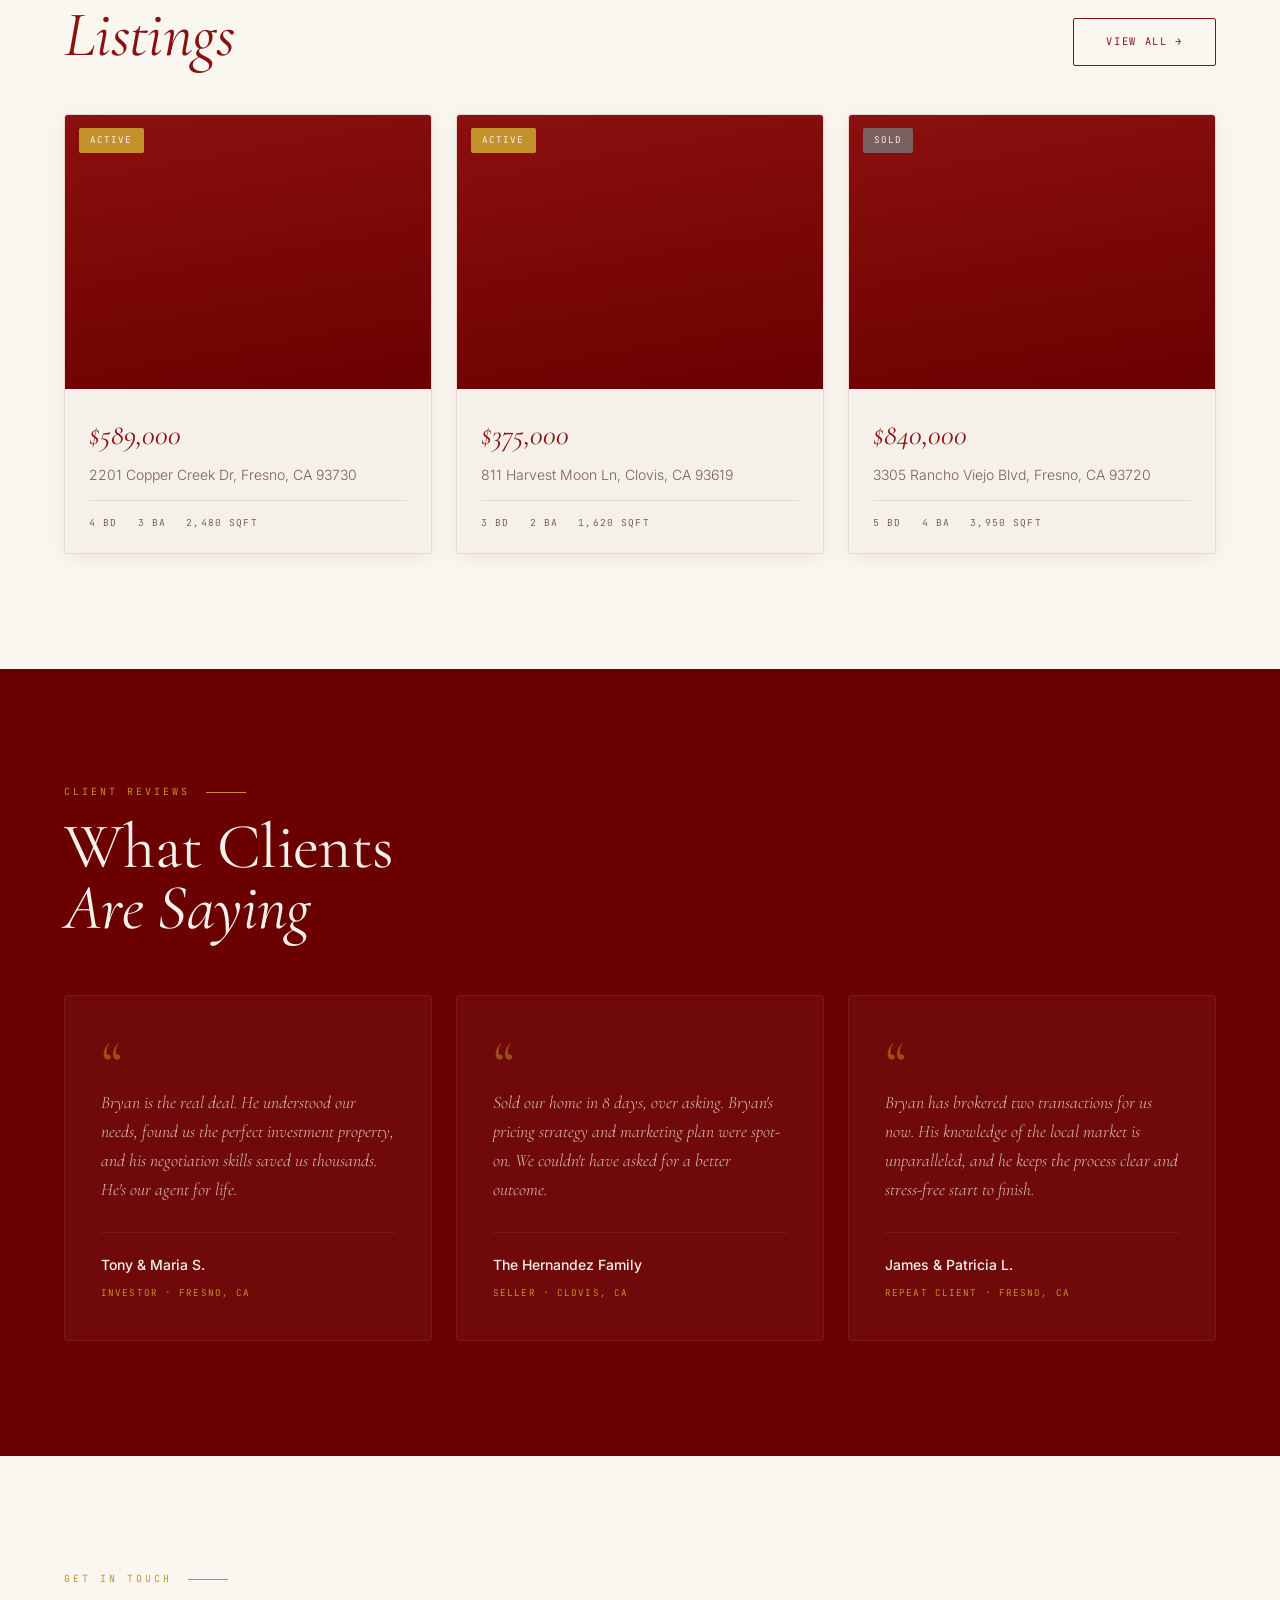
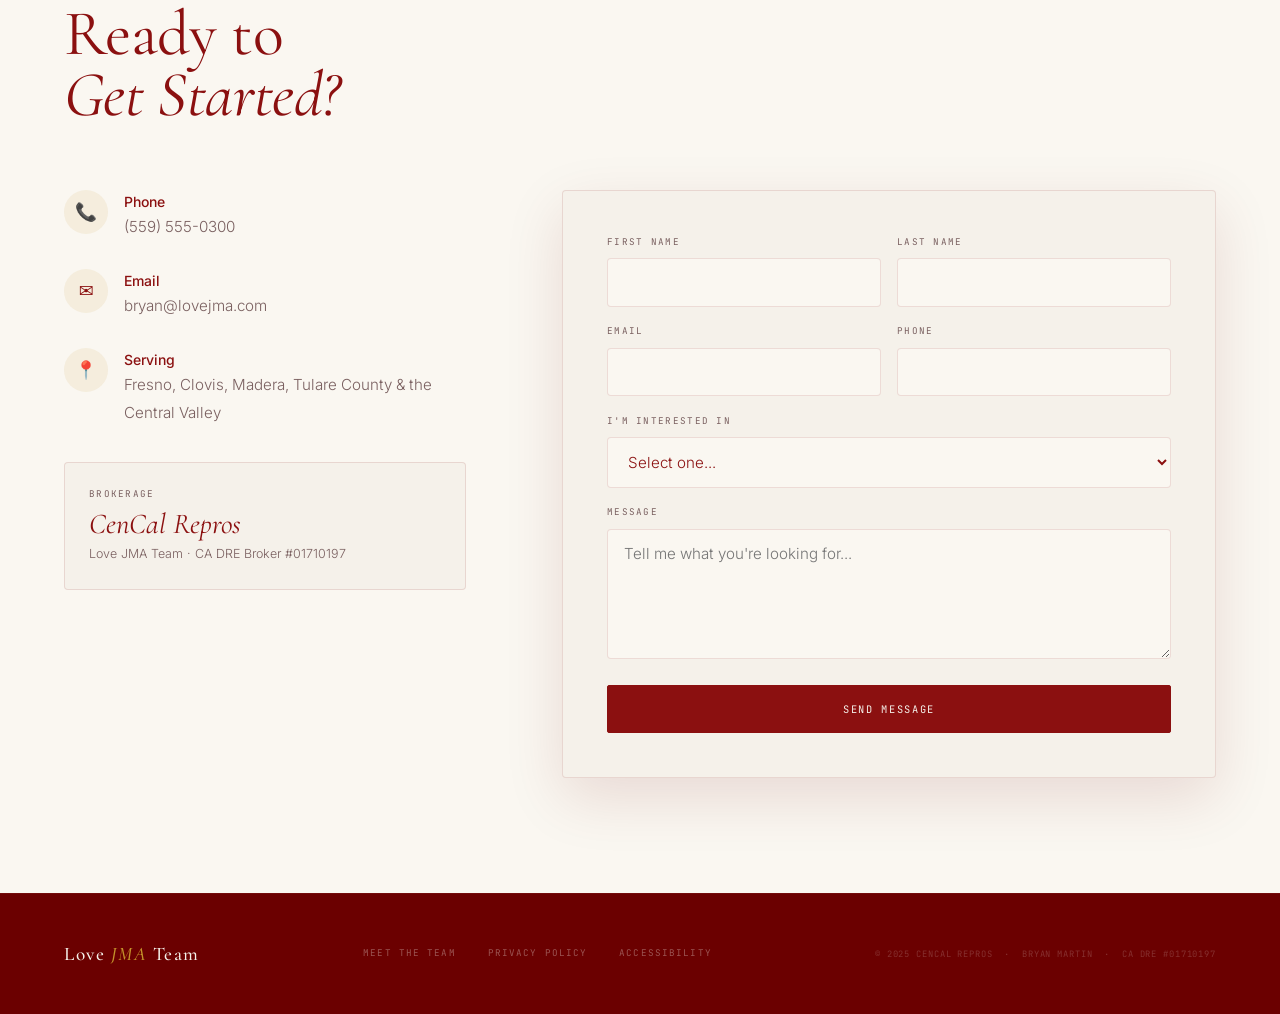
==== commit a958f453: "Add Love JMA Team root page, brand colors, and logo - New index.html team root page featuring all 7 " ====
--- a/bryan-martin/index.html
+++ b/bryan-martin/index.html
@@ -21,7 +21,7 @@
 
   <nav class="site-nav" aria-label="Primary">
     <div class="nav-brand">
-      <a class="nav-logo" href="https://cencalrepros.com" aria-label="CenCal Repros home">Love <em>JMA</em> Team</a>
+      <a href="/" aria-label="Love JMA Team home" style="display:flex;align-items:center;gap:0.65rem;"><img src="../images/jma-logo.jpg" alt="Love JMA" style="height:34px;width:34px;object-fit:contain;mix-blend-mode:multiply;"><span style="font-family:var(--display);font-weight:500;font-size:1.2rem;letter-spacing:0.08em;color:var(--forest);">Love <em style="font-style:italic;color:var(--terracotta);">JMA</em> Team</span></a>
       <div class="nav-divider" aria-hidden="true"></div>
       <span class="nav-agent">Bryan Martin</span>
     </div>
--- a/styles.css
+++ b/styles.css
@@ -1,22 +1,22 @@
-/* CenCal Repros — Shared Agent Site Styles
+/* Love JMA Team — Shared Agent Site Styles
    Fonts: Cormorant Garamond (display) + Inter (body) + JetBrains Mono (labels)
-   Palette: forest / cream / terracotta
-   Reference: Kaylee O'Brien coming-soon (Love JMA Team)
+   Palette: crimson / cream / gold
+   Brand: dark red heart logo, white script
 */
 :root {
-  --forest: #3a4a3a;
-  --forest-deep: #2a382a;
-  --forest-light: rgba(58, 74, 58, 0.06);
+  --forest: #8b1010;
+  --forest-deep: #6b0000;
+  --forest-light: rgba(139, 16, 16, 0.06);
   --cream: #f5f1ea;
   --cream-soft: #faf7f1;
   --cream-mid: #ede8df;
-  --terracotta: #b8704f;
-  --terracotta-light: rgba(184, 112, 79, 0.1);
-  --ink-mid: #4a504a;
-  --ink-soft: #6b716b;
-  --line: rgba(58, 74, 58, 0.12);
-  --shadow: 0 20px 60px rgba(42, 56, 42, 0.12);
-  --shadow-sm: 0 4px 20px rgba(42, 56, 42, 0.08);
+  --terracotta: #c4922a;
+  --terracotta-light: rgba(196, 146, 42, 0.1);
+  --ink-mid: #4a3a3a;
+  --ink-soft: #7a6060;
+  --line: rgba(139, 16, 16, 0.12);
+  --shadow: 0 20px 60px rgba(107, 0, 0, 0.12);
+  --shadow-sm: 0 4px 20px rgba(107, 0, 0, 0.08);
   --display: 'Cormorant Garamond', 'Times New Roman', serif;
   --body: 'Inter', system-ui, sans-serif;
   --mono: 'JetBrains Mono', ui-monospace, monospace;
